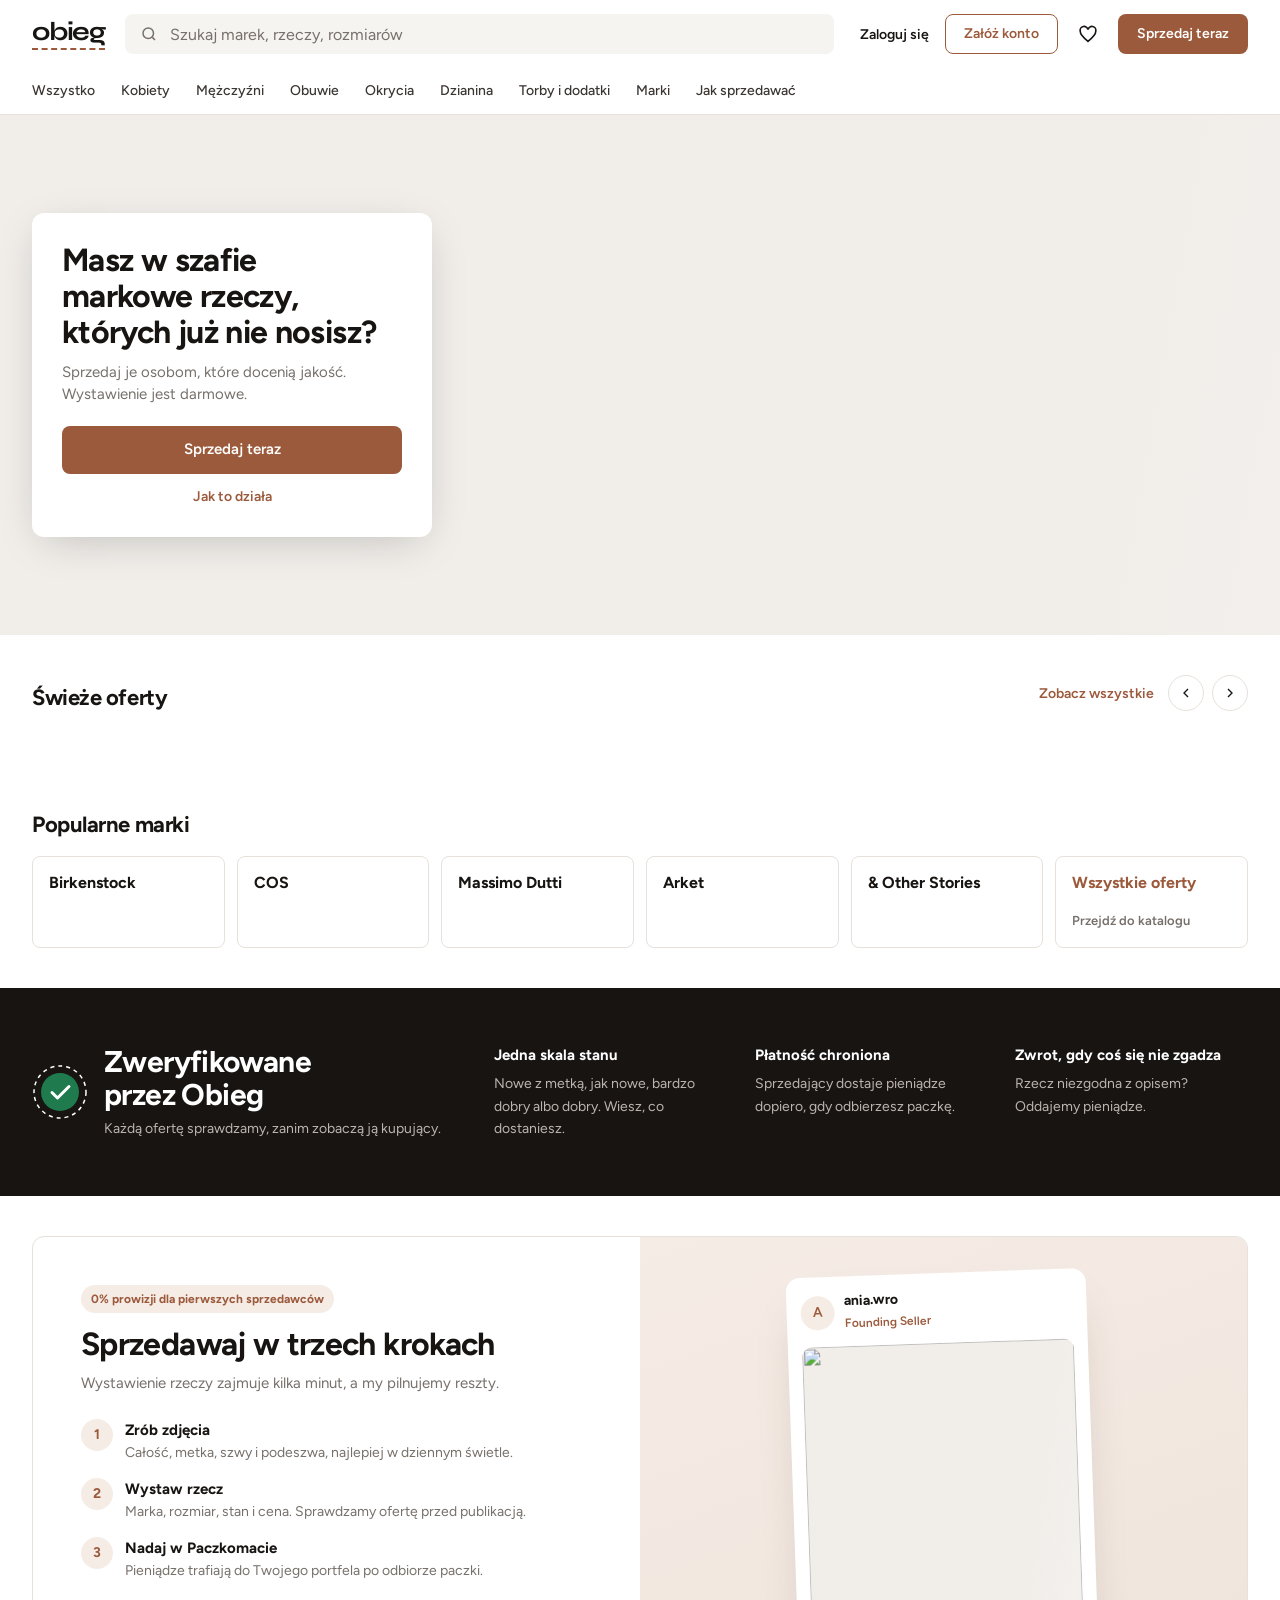
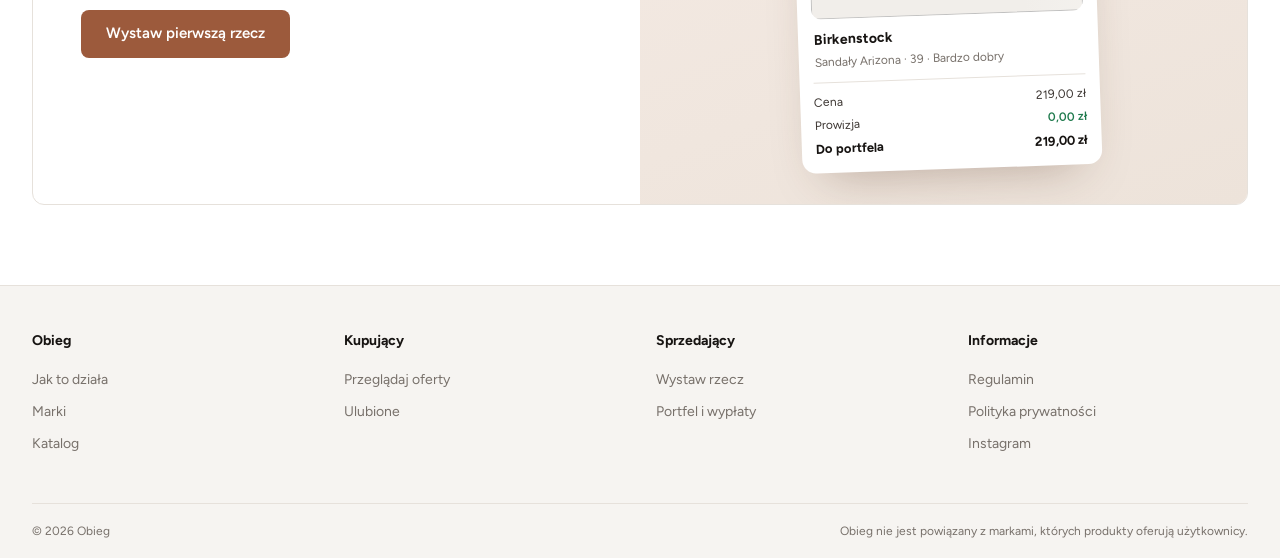
==== index.html @ 9c86546b "Add files via upload" ====
<!doctype html>
<html lang="pl">
<head>
<meta charset="utf-8">
<meta name="viewport" content="width=device-width, initial-scale=1, viewport-fit=cover">
<title>Obieg – używane ubrania i buty marek premium</title>
<meta name="description" content="Kupuj i sprzedawaj używaną odzież i obuwie marek premium. Zweryfikowany stan, płatność chroniona do odbioru, wysyłka do Paczkomatu.">
<meta name="theme-color" content="#ffffff">
<meta property="og:type" content="website">
<meta property="og:site_name" content="Obieg">
<meta property="og:title" content="Obieg – używane ubrania i buty marek premium">
<meta property="og:description" content="Kupuj i sprzedawaj używaną odzież i obuwie marek premium. Zweryfikowany stan, płatność chroniona do odbioru, wysyłka do Paczkomatu.">
<meta property="og:image" content="https://images.unsplash.com/photo-1603400521630-9f2de124b33b?auto=format&fit=crop&w=1200&h=630&q=80">
<meta property="og:locale" content="pl_PL">
<meta name="twitter:card" content="summary_large_image">
<link rel="apple-touch-icon" href="apple-touch-icon.png">
<link rel="manifest" href="manifest.webmanifest">
<link rel="icon" href="data:image/svg+xml,%3Csvg xmlns='http://www.w3.org/2000/svg' viewBox='0 0 100 100'%3E%3Crect width='100' height='100' rx='22' fill='%232B211C'/%3E%3Ccircle cx='50' cy='50' r='30' fill='none' stroke='%23EFE9E1' stroke-width='9'/%3E%3Ccircle cx='50' cy='50' r='12' fill='%23D89A7C'/%3E%3C/svg%3E">
<link rel="preconnect" href="https://fonts.googleapis.com">
<link rel="preconnect" href="https://fonts.gstatic.com" crossorigin>
<link rel="stylesheet" href="https://fonts.googleapis.com/css2?family=Figtree:wght@400;500;600;700;800&family=Syne:wght@700&display=swap">
<link rel="stylesheet" href="style.css">
</head>
<body>
<header class="top">
  <div class="container top-row">
    <a href="index.html" class="logo" aria-label="Obieg – strona główna"><span>obieg</span><i></i></a>
    <form class="search" role="search" action="katalog.html" method="get">
      <svg width="18" height="18" viewBox="0 0 24 24" fill="none" stroke="currentColor" stroke-width="2" aria-hidden="true"><circle cx="11" cy="11" r="7"/><path d="m20 20-3.5-3.5"/></svg>
      <label for="q" class="sr">Szukaj w Obiegu</label>
      <input type="search" id="q" name="q" placeholder="Szukaj marek, rzeczy, rozmiarów" autocomplete="off" enterkeyhint="search">
    </form>
    <div class="top-actions">
      <a href="logowanie.html" class="login-link" data-auth-login>Zaloguj się</a>
      <a href="logowanie.html#rejestracja" class="btn btn-line" data-auth-cta>Załóż konto</a>
      <a href="ulubione.html" class="icon-link" aria-label="Ulubione"><svg width="22" height="22" viewBox="0 0 24 24" fill="none" stroke="currentColor" stroke-width="1.8" aria-hidden="true"><path d="M12 20C7 16 3.5 13 3.5 9A4.25 4.25 0 0 1 12 7.2 4.25 4.25 0 0 1 20.5 9c0 4-3.5 7-8.5 11Z"/></svg></a>
      <a href="wystaw.html" class="btn btn-brand sell-btn">Sprzedaj teraz</a>
    </div>
  </div>
  <nav class="container cats" aria-label="Kategorie">
    <a href="katalog.html" data-catlink="">Wszystko</a><a href="katalog.html?cat=Kobiety" data-catlink="Kobiety">Kobiety</a><a href="katalog.html?cat=M%C4%99%C5%BCczy%C5%BAni" data-catlink="Mężczyźni">Mężczyźni</a><a href="katalog.html?cat=Obuwie" data-catlink="Obuwie">Obuwie</a><a href="katalog.html?cat=Okrycia" data-catlink="Okrycia">Okrycia</a><a href="katalog.html?cat=Dzianina" data-catlink="Dzianina">Dzianina</a><a href="katalog.html?cat=Torby%20i%20dodatki" data-catlink="Torby i dodatki">Torby i dodatki</a><a href="index.html#marki">Marki</a><a href="index.html#sprzedaj">Jak sprzedawać</a>
  </nav>
</header>

<main>
  <section class="hero">
    <img src="https://images.unsplash.com/photo-1603400521630-9f2de124b33b?auto=format&fit=crop&w=2000&q=75" srcset="https://images.unsplash.com/photo-1603400521630-9f2de124b33b?auto=format&fit=crop&w=900&q=75 900w, https://images.unsplash.com/photo-1603400521630-9f2de124b33b?auto=format&fit=crop&w=1400&q=75 1400w, https://images.unsplash.com/photo-1603400521630-9f2de124b33b?auto=format&fit=crop&w=2000&q=75 2000w" sizes="100vw" width="2000" height="1333" alt="" fetchpriority="high">
    <div class="container">
      <div class="hero-card">
        <h1>Masz w szafie markowe rzeczy, których już nie nosisz?</h1>
        <p>Sprzedaj je osobom, które docenią jakość. Wystawienie jest darmowe.</p>
        <a href="wystaw.html" class="btn btn-brand btn-lg">Sprzedaj teraz</a>
        <a href="#sprzedaj" class="sub">Jak to działa</a>
      </div>
    </div>
  </section>

  <section class="section container" id="nowe" aria-labelledby="nowe-title">
    <div class="sec-head">
      <h2 id="nowe-title">Świeże oferty</h2>
      <div class="arrows">
        <a href="katalog.html" class="see-all">Zobacz wszystkie</a>
        <button type="button" class="arrow" data-rail="-1" aria-label="Poprzednie oferty"><svg width="16" height="16" viewBox="0 0 24 24" fill="none" stroke="currentColor" stroke-width="2" aria-hidden="true"><path d="m15 18-6-6 6-6"/></svg></button>
        <button type="button" class="arrow" data-rail="1" aria-label="Następne oferty"><svg width="16" height="16" viewBox="0 0 24 24" fill="none" stroke="currentColor" stroke-width="2" aria-hidden="true"><path d="m9 18 6-6-6-6"/></svg></button>
      </div>
    </div>
    <ul class="rail" id="rail"></ul>
  </section>

  <section class="section container" id="marki" aria-labelledby="marki-title">
    <div class="sec-head"><h2 id="marki-title">Popularne marki</h2></div>
    <div class="brands">
      <a href="katalog.html?brand=Birkenstock" class="brand"><b>Birkenstock</b><span data-count="Birkenstock">&nbsp;</span></a>
      <a href="katalog.html?brand=COS" class="brand"><b>COS</b><span data-count="COS">&nbsp;</span></a>
      <a href="katalog.html?brand=Massimo%20Dutti" class="brand"><b>Massimo Dutti</b><span data-count="Massimo Dutti">&nbsp;</span></a>
      <a href="katalog.html?brand=Arket" class="brand"><b>Arket</b><span data-count="Arket">&nbsp;</span></a>
      <a href="katalog.html?brand=%26%20Other%20Stories" class="brand"><b>&amp; Other Stories</b><span data-count="&amp; Other Stories">&nbsp;</span></a>
      <a href="katalog.html" class="brand more"><b>Wszystkie oferty</b><span>Przejdź do katalogu</span></a>
    </div>
  </section>

  <section class="trust" aria-label="Weryfikacja">
    <div class="container">
      <div class="seal">
        <svg viewBox="0 0 56 56" aria-hidden="true"><circle cx="28" cy="28" r="26" fill="none" stroke="#fff" stroke-width="1.5" stroke-dasharray="4 4"/><circle cx="28" cy="28" r="19" fill="#1F7A4D"/><path d="m20 28.5 5.5 5.5L37 22.5" fill="none" stroke="#fff" stroke-width="3" stroke-linecap="round" stroke-linejoin="round"/></svg>
        <div><h2>Zweryfikowane przez Obieg</h2><p>Każdą ofertę sprawdzamy, zanim zobaczą ją kupujący.</p></div>
      </div>
      <ul>
        <li><b>Jedna skala stanu</b><span>Nowe z metką, jak nowe, bardzo dobry albo dobry. Wiesz, co dostaniesz.</span></li>
        <li><b>Płatność chroniona</b><span>Sprzedający dostaje pieniądze dopiero, gdy odbierzesz paczkę.</span></li>
        <li><b>Zwrot, gdy coś się nie zgadza</b><span>Rzecz niezgodna z opisem? Oddajemy pieniądze.</span></li>
      </ul>
    </div>
  </section>

  <section class="section container" id="sprzedaj" aria-labelledby="sprzedaj-title">
    <div class="sell">
      <div class="sell-copy">
        <span class="zero">0% prowizji dla pierwszych sprzedawców</span>
        <h2 id="sprzedaj-title">Sprzedawaj w trzech krokach</h2>
        <p>Wystawienie rzeczy zajmuje kilka minut, a my pilnujemy reszty.</p>
        <ol class="sell-steps">
          <li><div><b>Zrób zdjęcia</b><span>Całość, metka, szwy i podeszwa, najlepiej w dziennym świetle.</span></div></li>
          <li><div><b>Wystaw rzecz</b><span>Marka, rozmiar, stan i cena. Sprawdzamy ofertę przed publikacją.</span></div></li>
          <li><div><b>Nadaj w Paczkomacie</b><span>Pieniądze trafiają do Twojego portfela po odbiorze paczki.</span></div></li>
        </ol>
        <a href="wystaw.html" class="btn btn-brand btn-lg">Wystaw pierwszą rzecz</a>
      </div>
      <div class="sell-photo sell-mock" aria-hidden="true">
        <div class="mock-card">
          <div class="mock-head"><span class="avatar">A</span><div><b>ania.wro</b><span>Founding Seller</span></div></div>
          <div class="mock-img"><img src="https://images.unsplash.com/photo-1629698919498-e0aa521b883f?auto=format&fit=crop&w=600&h=600&q=75" width="600" height="600" alt="" loading="lazy" decoding="async"></div>
          <div class="mock-body"><b>Birkenstock</b><span>Sandały Arizona · 39 · Bardzo dobry</span></div>
          <div class="mock-sum"><div><span>Cena</span><span>219,00 zł</span></div><div><span>Prowizja</span><span class="free">0,00 zł</span></div><div class="total"><span>Do portfela</span><span>219,00 zł</span></div></div>
        </div>
      </div>
    </div>
  </section>
</main>
<footer class="foot">
  <div class="container">
    <div class="foot-grid">
      <div><h4>Obieg</h4><ul><li><a href="index.html#sprzedaj">Jak to działa</a></li><li><a href="index.html#marki">Marki</a></li><li><a href="katalog.html">Katalog</a></li></ul></div>
      <div><h4>Kupujący</h4><ul><li><a href="katalog.html">Przeglądaj oferty</a></li><li><a href="ulubione.html">Ulubione</a></li></ul></div>
      <div><h4>Sprzedający</h4><ul><li><a href="wystaw.html">Wystaw rzecz</a></li><li><a href="konto.html#portfel">Portfel i wypłaty</a></li></ul></div>
      <div><h4>Informacje</h4><ul><li><a href="regulamin.html">Regulamin</a></li><li><a href="polityka-prywatnosci.html">Polityka prywatności</a></li><li><a href="https://instagram.com/obieg" rel="noopener">Instagram</a></li></ul></div>
    </div>
    <div class="foot-bottom"><span>© 2026 Obieg</span><span>Obieg nie jest powiązany z markami, których produkty oferują użytkownicy.</span></div>
  </div>
</footer>
<script src="https://cdn.jsdelivr.net/npm/@supabase/supabase-js@2"></script>
<script src="config.js"></script>
<script src="consts.js"></script>
<script src="db.js"></script>
<script src="app.js"></script>
<script>
(async () => {
  const rail = document.getElementById('rail');
  UI.skeleton(rail, 5);
  try {
    const list = await DB.latest(60);
    UI.render(rail, list.slice(0, 16), 'Pierwsze oferty pojawią się tutaj. <a href="wystaw.html">Wystaw swoją rzecz</a> jako jedna z pierwszych osób.');
    document.querySelectorAll('[data-count]').forEach(el => {
      const n = list.filter(x => x.brand === el.dataset.count).length;
      el.textContent = n ? `${n} ${UI.plural(n, 'oferta', 'oferty', 'ofert')}` : 'Zobacz oferty';
    });
  } catch (e) { rail.innerHTML = `<li class="empty">${UI.esc(e.message)}</li>`; }
  const ld = document.createElement('script'); ld.type = 'application/ld+json';
  const root = location.origin + location.pathname.replace(/[^/]*$/, '');
  ld.textContent = JSON.stringify({ '@context': 'https://schema.org', '@graph': [
    { '@type': 'Organization', name: 'Obieg', url: root, logo: root + 'icon-512.png' },
    { '@type': 'WebSite', name: 'Obieg', url: root, inLanguage: 'pl-PL', potentialAction: { '@type': 'SearchAction', target: root + 'katalog.html?q={search_term_string}', 'query-input': 'required name=search_term_string' } }] });
  document.head.appendChild(ld);
})();
</script>
</body>
</html>
---- style.css ----
:root{
  --bg:#fff; --soft:#F6F4F1; --ink:#171412; --text:#3B3531; --muted:#77706A; --line:#E6E1DB;
  --brand:#9C5A3C; --brand-dark:#80472E; --brand-tint:#F6ECE6; --ok:#1F7A4D; --error:#B3261E;
  --sans:'Figtree','Helvetica Neue',Arial,sans-serif; --logo:'Syne','Helvetica Neue',Arial,sans-serif;
  --ease-out:cubic-bezier(.23,1,.32,1);
  --pad:clamp(16px,3vw,32px); --max:1280px; --r:8px;
}
*,*::before,*::after{box-sizing:border-box}
html{scroll-behavior:smooth}
html,body{overflow-x:clip;max-width:100%}
body{margin:0;background:var(--bg);color:var(--text);font:400 15px/1.5 var(--sans);-webkit-font-smoothing:antialiased}
a{color:inherit}
img{display:block;max-width:100%}
h1,h2,h3,p,ul,ol{margin:0}
h1,h2,h3{color:var(--ink);font-weight:700;letter-spacing:-.02em;line-height:1.12}
ul{padding:0;list-style:none}
:focus-visible{outline:2px solid var(--brand);outline-offset:2px;border-radius:4px}
[hidden]{display:none !important}
.container{width:min(var(--max),100%);margin-inline:auto;padding-inline:var(--pad)}

/* Buttons */
.btn{display:inline-flex;align-items:center;justify-content:center;gap:8px;min-height:40px;padding:0 18px;border:1px solid transparent;border-radius:var(--r);font:600 14px/1 var(--sans);text-decoration:none;white-space:nowrap;cursor:pointer;transition:background-color 150ms ease,border-color 150ms ease,color 150ms ease,scale 150ms var(--ease-out)}
.btn:active{scale:.97}
.btn-brand{background:var(--brand);color:#fff}
.btn-line{background:#fff;color:var(--brand);border-color:var(--brand)}
.btn-ink{background:var(--ink);color:#fff}
.btn-lg{min-height:48px;padding:0 24px;font-size:15px}
@media (hover:hover) and (pointer:fine){
  .btn-brand:hover{background:var(--brand-dark)}
  .btn-line:hover{background:var(--brand-tint)}
  .btn-ink:hover{background:#342D28}
}
.btn[disabled]{opacity:.6;cursor:progress}

/* Header */
.top{position:sticky;top:0;z-index:40;background:#fff;border-bottom:1px solid var(--line)}
.top-row{display:flex;align-items:center;gap:20px;min-height:68px}
.logo{display:inline-flex;flex-direction:column;gap:3px;text-decoration:none;color:var(--ink);flex-shrink:0}
.logo span{font:700 26px/1 var(--logo);letter-spacing:-1.2px}
.logo i{height:0;border-top:2px dashed var(--brand)}
.search{flex:1;display:flex;align-items:center;gap:10px;min-height:40px;padding:0 14px;background:var(--soft);border:1px solid transparent;border-radius:var(--r);color:var(--muted);transition:border-color 150ms ease,background-color 150ms ease}
.search:focus-within{background:#fff;border-color:var(--ink)}
.search input{flex:1;min-width:0;border:0;background:transparent;font:400 15px var(--sans);color:var(--ink);outline:none}
.search input::placeholder{color:var(--muted)}
.top-actions{display:flex;align-items:center;gap:10px}
.icon-btn{display:none;width:44px;height:44px;align-items:center;justify-content:center;border:0;background:none;color:var(--ink);cursor:pointer}
.cats{display:flex;gap:26px;overflow-x:auto;scrollbar-width:none;min-height:46px;align-items:stretch}
.cats::-webkit-scrollbar{display:none}
.cats a{display:inline-flex;align-items:center;font-size:14px;font-weight:500;text-decoration:none;white-space:nowrap;color:var(--text);border-bottom:2px solid transparent;transition:border-color 150ms ease,color 150ms ease}
@media (hover:hover) and (pointer:fine){.cats a:hover{color:var(--ink);border-color:var(--ink)}}

/* Hero banner (photo + white card) */
.hero{position:relative;height:clamp(380px,44vw,520px);background:#D9D0C6;overflow:hidden}
.hero img{position:absolute;inset:0;width:100%;height:100%;object-fit:cover;object-position:50% 45%}
.hero .container{position:relative;height:100%;display:flex;align-items:center}
.hero-card{width:min(400px,100%);padding:30px;background:#fff;border-radius:12px;box-shadow:0 10px 40px -12px rgba(23,20,18,.25)}
.hero-card h1{font-size:clamp(26px,2.6vw,32px)}
.hero-card p{margin-top:10px;color:var(--muted)}
.hero-card .btn{width:100%;margin-top:20px}
.hero-card .sub{display:block;margin-top:12px;text-align:center;font-size:14px;font-weight:600;color:var(--brand);text-decoration:none}
@media (hover:hover) and (pointer:fine){.hero-card .sub:hover{text-decoration:underline}}

/* Beta notice */
.notice{background:var(--brand-tint);color:#5E3421;font-size:14px}
.notice .container{display:flex;align-items:center;justify-content:center;gap:10px;min-height:44px;text-align:center;padding-block:10px}
.notice b{font-weight:700}

/* Sections */
.section{padding-block:40px}
.sec-head{display:flex;align-items:flex-end;justify-content:space-between;gap:16px;margin-bottom:18px}
.sec-head h2{font-size:22px}
.sec-head a,.sec-head .arrows{font-size:14px;font-weight:600;color:var(--brand);text-decoration:none}
.arrows{display:flex;gap:8px}
.arrow{width:36px;height:36px;display:inline-flex;align-items:center;justify-content:center;border:1px solid var(--line);border-radius:50%;background:#fff;color:var(--ink);cursor:pointer;transition:border-color 150ms ease,scale 150ms var(--ease-out)}
.arrow:active{scale:.92}
@media (hover:hover) and (pointer:fine){.arrow:hover{border-color:var(--ink)}}

/* Brands */
.brands{display:grid;grid-template-columns:repeat(6,minmax(0,1fr));gap:12px}
.brand{display:flex;align-items:center;justify-content:center;min-height:84px;padding:12px;border:1px solid var(--line);border-radius:var(--r);text-decoration:none;color:var(--ink);font-weight:700;font-size:16px;text-align:center;transition:border-color 150ms ease,background-color 150ms ease}
@media (hover:hover) and (pointer:fine){.brand:hover{border-color:var(--ink)}}
.brand.cos{font-size:22px;letter-spacing:.18em;font-weight:500}
.brand.birk{font-size:17px;letter-spacing:.02em;font-weight:800}
.brand.md{font-family:Georgia,serif;font-weight:400;font-size:17px;letter-spacing:.06em;text-transform:uppercase}
.brand.arket{font-size:17px;letter-spacing:.3em;font-weight:600}
.brand.os{font-family:Georgia,serif;font-style:italic;font-weight:400;font-size:18px}
.brand.more{font-weight:600;font-size:14px;color:var(--brand)}

/* Listings row */
.rail{display:grid;grid-auto-flow:column;grid-auto-columns:calc((100% - 4 * 16px) / 5);gap:16px;overflow-x:auto;scroll-snap-type:x mandatory;scrollbar-width:none;padding-bottom:4px}
.rail::-webkit-scrollbar{display:none}
.item{scroll-snap-align:start;min-width:0}
.item-photo{position:relative;aspect-ratio:3/4;border-radius:var(--r);overflow:hidden;background:var(--soft)}
.item-photo img{width:100%;height:100%;object-fit:cover;transition:transform 500ms var(--ease-out)}
@media (hover:hover) and (pointer:fine){.item:hover .item-photo img{transform:scale(1.03)}}
.fav{position:absolute;right:8px;bottom:8px;display:inline-flex;align-items:center;gap:4px;min-height:32px;padding:0 10px;border:0;border-radius:999px;background:rgba(255,255,255,.94);font:600 13px var(--sans);color:var(--ink);cursor:pointer;transition:scale 150ms var(--ease-out)}
.fav:active{scale:.92}
.fav svg{width:15px;height:15px;fill:none;stroke:currentColor;stroke-width:2}
.fav[aria-pressed="true"]{color:var(--brand)}
.fav[aria-pressed="true"] svg{fill:currentColor}
.verified{position:absolute;left:8px;top:8px;display:inline-flex;align-items:center;gap:4px;padding:4px 8px;border-radius:999px;background:rgba(255,255,255,.94);font-size:11px;font-weight:700;color:var(--ok)}
.verified svg{width:12px;height:12px}
.item-body{padding-top:10px}
.item-price{font-size:15px;font-weight:700;color:var(--ink)}
.item-protect{font-size:12px;color:var(--brand);font-weight:600}
.item-meta{margin-top:4px;font-size:13px;color:var(--muted);white-space:nowrap;overflow:hidden;text-overflow:ellipsis}
.item-brand{font-size:13px;color:var(--text);font-weight:600}

/* Verified band (StockX-like) */
.trust{background:var(--ink);color:#fff}
.trust .container{display:grid;grid-template-columns:1.1fr 2fr;gap:48px;align-items:center;padding-block:56px}
.seal{display:flex;align-items:center;gap:16px}
.seal svg{width:56px;height:56px;flex-shrink:0}
.seal h2{color:#fff;font-size:clamp(24px,2.4vw,30px)}
.seal p{margin-top:6px;color:#BDB5AE;font-size:14px}
.trust ul{display:grid;grid-template-columns:repeat(3,minmax(0,1fr));gap:28px}
.trust li b{display:block;color:#fff;font-size:15px;margin-bottom:6px}
.trust li span{color:#BDB5AE;font-size:14px}

/* Sell banner */
.sell{display:grid;grid-template-columns:1fr 1fr;gap:0;border:1px solid var(--line);border-radius:12px;overflow:hidden}
.sell-copy{padding:clamp(28px,4vw,48px)}
.sell-copy h2{font-size:clamp(24px,2.6vw,32px)}
.sell-copy > p{margin-top:10px;color:var(--muted);max-width:30em}
.sell-steps{margin-top:24px;padding:0;list-style:none;display:grid;gap:14px;counter-reset:s}
.sell-steps li{display:grid;grid-template-columns:32px 1fr;gap:12px;align-items:start}
.sell-steps li::before{counter-increment:s;content:counter(s);display:flex;align-items:center;justify-content:center;width:32px;height:32px;border-radius:50%;background:var(--brand-tint);color:var(--brand);font-weight:700;font-size:14px}
.sell-steps b{display:block;color:var(--ink);font-size:15px}
.sell-steps span{color:var(--muted);font-size:14px}
.sell-copy .btn{margin-top:28px}
.sell-photo{position:relative;min-height:320px;background:#D9D0C6}
.sell-photo img{position:absolute;inset:0;width:100%;height:100%;object-fit:cover}
.zero{display:inline-flex;align-items:center;gap:6px;margin-bottom:14px;padding:5px 10px;border-radius:999px;background:var(--brand-tint);color:var(--brand);font-size:12px;font-weight:700}

/* Footer */
.foot{margin-top:40px;background:var(--soft);border-top:1px solid var(--line)}
.foot-grid{display:grid;grid-template-columns:repeat(4,minmax(0,1fr));gap:32px;padding-block:44px}
.foot h4{margin:0 0 12px;font-size:14px;color:var(--ink)}
.foot a{display:inline-flex;min-height:32px;align-items:center;font-size:14px;color:var(--muted);text-decoration:none}
@media (hover:hover) and (pointer:fine){.foot a:hover{color:var(--ink)}}
.foot-bottom{display:flex;flex-wrap:wrap;justify-content:space-between;gap:8px 24px;padding-block:18px;border-top:1px solid var(--line);font-size:12px;color:var(--muted)}

/* Auth dialog */
dialog.auth{width:min(440px,calc(100% - 24px));max-height:calc(100dvh - 24px);padding:0;border:0;border-radius:14px;box-shadow:0 30px 80px -20px rgba(0,0,0,.4);color:var(--text)}
dialog.auth::backdrop{background:rgba(23,20,18,.5)}
dialog.auth[open]{animation:pop 220ms var(--ease-out)}
dialog.auth[open]::backdrop{animation:fade 220ms ease}
@keyframes pop{from{opacity:0;transform:translateY(8px) scale(.98)}to{opacity:1;transform:none}}
@keyframes fade{from{opacity:0}}
.auth-close{position:absolute;right:8px;top:8px;width:44px;height:44px;display:flex;align-items:center;justify-content:center;border:0;background:none;color:var(--ink);cursor:pointer;border-radius:50%}
.join-card{position:relative;padding:28px 28px 24px}
.card-title{font-size:22px;text-align:center;margin:4px 0 18px}
.tabs{position:relative;display:grid;grid-template-columns:1fr 1fr;margin-bottom:20px;border-bottom:1px solid var(--line)}
.tab{min-height:44px;border:0;background:none;color:var(--muted);font:600 14px var(--sans);cursor:pointer;transition:color 150ms ease}
.tab[aria-pressed="true"]{color:var(--ink)}
.tabs::after{content:"";position:absolute;left:0;bottom:-1px;width:50%;height:2px;background:var(--brand);transition:transform 250ms var(--ease-out)}
.tabs[data-active="login"]::after{transform:translateX(100%)}
.view{display:flex;flex-direction:column;gap:14px}
.toggle{position:relative;isolation:isolate;display:grid;grid-template-columns:1fr 1fr;padding:4px;border-radius:var(--r);background:var(--soft)}
.toggle::before{content:"";position:absolute;z-index:-1;top:4px;bottom:4px;left:4px;width:calc(50% - 4px);border-radius:6px;background:#fff;box-shadow:0 1px 3px rgba(0,0,0,.12);transition:transform 250ms var(--ease-out)}
.toggle[data-active="sprzedajacy"]::before{transform:translateX(100%)}
.toggle button{min-height:38px;border:0;background:transparent;color:var(--muted);font:600 14px var(--sans);cursor:pointer;transition:color 150ms ease}
.toggle button[aria-pressed="true"]{color:var(--ink)}
.field{display:flex;flex-direction:column;gap:6px}
.field label{font-size:13px;font-weight:600;color:var(--ink)}
.field input{min-height:46px;min-width:0;padding:0 14px;border:1px solid #D3CCC5;border-radius:var(--r);background:#fff;font:400 16px var(--sans);color:var(--ink);transition:border-color 150ms ease,box-shadow 150ms ease}
.field input:focus{outline:none;border-color:var(--brand);box-shadow:0 0 0 3px rgba(156,90,60,.15)}
.field input[aria-invalid="true"]{border-color:var(--error)}
.field-hint{font-size:12px;color:var(--muted)}
.pass{position:relative;display:flex}
.pass input{flex:1;padding-right:76px}
.pass-toggle{position:absolute;right:2px;top:50%;translate:0 -50%;min-height:42px;padding:0 12px;border:0;background:none;color:var(--brand);font:600 13px var(--sans);cursor:pointer}
.consent{display:flex;gap:10px;align-items:flex-start;font-size:13px;line-height:1.45;color:var(--muted);cursor:pointer}
.consent input{width:18px;height:18px;margin:0;accent-color:var(--brand);flex-shrink:0}
.consent a{color:var(--brand)}
.view .btn{width:100%;min-height:46px;font-size:15px}
.text-link{align-self:center;min-height:40px;padding:0;border:0;background:none;color:var(--brand);font:600 14px var(--sans);cursor:pointer}
.view-intro{text-align:center;color:var(--muted)}
.error{font-size:13px;color:var(--error);font-weight:600;text-align:center}
.error:empty{display:none}
.hint{font-size:13px;color:var(--muted);text-align:center}
.thanks{font-size:22px;font-weight:700;color:var(--ink);text-align:center}
.thanks-sub{color:var(--muted);text-align:center}
#view-done:focus{outline:none}
.demo-note{margin-top:14px;padding:8px 10px;border-radius:6px;background:#FFF6E0;color:#6B4E00;font-size:12px;text-align:center}

/* Responsive */
@media (max-width:1100px){.rail{grid-auto-columns:calc((100% - 3 * 16px) / 4)}.brands{grid-template-columns:repeat(3,minmax(0,1fr))}}
@media (max-width:860px){
  .trust .container{grid-template-columns:minmax(0,1fr);gap:28px}
  .sell{grid-template-columns:minmax(0,1fr)}
  .sell-photo{order:-1;min-height:240px}
  .foot-grid{grid-template-columns:repeat(2,minmax(0,1fr))}
  .rail{grid-auto-columns:calc((100% - 2 * 12px) / 2.6);gap:12px}
}
@media (max-width:720px){
  .top-row{flex-wrap:wrap;gap:0 8px;min-height:auto;padding-block:10px}
  .logo{margin-right:auto}
  .search{order:3;flex-basis:100%;margin-top:10px}
  .top-actions .btn-line,.top-actions .login{display:none}
  .top-actions .btn-brand{min-height:36px;padding:0 14px}
  .icon-btn{display:inline-flex}
  .cats{gap:20px;min-height:42px}
  .hero{height:auto;background:none}
  .hero img{position:static;height:240px}
  .hero .container{display:block;padding:0}
  .hero-card{width:100%;border-radius:0;box-shadow:none;padding:24px var(--pad) 28px;text-align:center}
  .trust ul{grid-template-columns:minmax(0,1fr);gap:18px}
  .brands{grid-template-columns:repeat(2,minmax(0,1fr))}
  .section{padding-block:28px}
  .notice .container{font-size:13px}
}
@media (max-width:520px){
  .rail{grid-auto-columns:calc((100% - 12px) / 2.2)}
  .foot-grid{grid-template-columns:minmax(0,1fr) minmax(0,1fr);gap:20px}
}

/* ===================== v6 additions ===================== */
.sr{position:absolute;width:1px;height:1px;overflow:hidden;clip:rect(0 0 0 0);white-space:nowrap}
.top{transition:box-shadow 200ms ease}
.top.scrolled{box-shadow:0 6px 18px -14px rgba(23,20,18,.35)}
.cats a[aria-current="true"]{color:var(--ink);border-color:var(--brand);font-weight:600}
.notice b{white-space:nowrap}

/* Cards as links */
.item{position:relative}
.item-photo > a{display:block;width:100%;height:100%}
.item-photo img{opacity:0;transition:opacity 400ms ease,transform 500ms var(--ease-out)}
.item-photo img.loaded{opacity:1}
.item-body{display:block;padding-top:10px;text-decoration:none;color:inherit}
.item-body span{display:block}
@media (hover:hover) and (pointer:fine){.item-body:hover .item-brand{text-decoration:underline}}
.empty{grid-column:1/-1;padding:40px 16px;border:1px dashed var(--line);border-radius:var(--r);text-align:center;color:var(--muted)}
.rail:has(.empty){grid-auto-flow:row;grid-auto-columns:auto}
.results{font-size:14px;color:var(--muted);font-weight:500}

/* Breadcrumbs */
.crumbs{display:flex;flex-wrap:wrap;gap:6px;padding-block:16px;font-size:13px;color:var(--muted)}
.crumbs a{text-decoration:none}
.crumbs a:hover{color:var(--ink);text-decoration:underline}
.crumbs span[aria-hidden]{color:#C9C1B9}

/* Item page */
.pdp{display:grid;grid-template-columns:minmax(0,1.15fr) minmax(0,.85fr);gap:40px;align-items:start;padding-bottom:40px}
.pdp-photo{position:relative;aspect-ratio:3/4;border-radius:12px;overflow:hidden;background:var(--soft)}
.pdp-photo img{width:100%;height:100%;object-fit:cover}
.pdp-photo .verified{left:14px;top:14px;font-size:12px;padding:6px 10px}
.pdp-panel{position:sticky;top:132px;display:flex;flex-direction:column;gap:18px}
.pdp-brand{font-size:14px;font-weight:600;color:var(--brand);text-decoration:none}
.pdp h1{font-size:clamp(24px,2.4vw,30px);margin-top:4px}
.pdp-sub{margin-top:6px;color:var(--muted)}
.pdp-price{font-size:30px;font-weight:800;color:var(--ink);letter-spacing:-.02em}
.pdp-actions{display:grid;gap:10px}
.pdp-actions .btn{width:100%;min-height:48px;font-size:15px}
.pdp-actions .row2{display:grid;grid-template-columns:1fr 1fr;gap:10px}
.box{border:1px solid var(--line);border-radius:12px;padding:18px}
.specs{display:grid;grid-template-columns:auto 1fr;gap:10px 20px;margin:0;font-size:14px}
.specs dt{color:var(--muted)}
.specs dd{margin:0;color:var(--ink);font-weight:600}
.desc{font-size:15px;line-height:1.6;color:var(--text)}
.seller{display:flex;align-items:center;gap:12px}
.avatar{width:44px;height:44px;border-radius:50%;background:var(--brand-tint);color:var(--brand);display:flex;align-items:center;justify-content:center;font-weight:700}
.seller b{display:block;color:var(--ink)}
.seller span{font-size:13px;color:var(--muted)}
.tag-founding{margin-left:auto;padding:4px 10px;border-radius:999px;background:var(--brand-tint);color:var(--brand);font-size:12px;font-weight:700;white-space:nowrap}
.guarantees{display:grid;gap:12px;padding:0;margin:0;list-style:none}
.guarantees li{display:grid;grid-template-columns:22px 1fr;gap:10px;font-size:14px}
.guarantees svg{width:20px;height:20px;color:var(--ok)}
.guarantees b{display:block;color:var(--ink)}
.guarantees span{color:var(--muted)}
.preview-flag{display:flex;gap:10px;align-items:center;padding:10px 14px;border-radius:var(--r);background:#FFF6E0;color:#6B4E00;font-size:13px}

/* Small dialogs */
dialog.mini{width:min(400px,calc(100% - 24px));padding:28px;border:0;border-radius:14px;box-shadow:0 30px 80px -20px rgba(0,0,0,.4);text-align:center;color:var(--text)}
dialog.mini::backdrop{background:rgba(23,20,18,.5)}
dialog.mini[open]{animation:pop 220ms var(--ease-out)}
dialog.mini h2{font-size:22px}
dialog.mini p{margin-top:8px;color:var(--muted)}
dialog.mini .btn{width:100%;margin-top:20px;min-height:46px}
dialog.mini .text-link{margin-top:8px}

/* Sell form */
.sell-page{width:min(760px,100%);margin-inline:auto;padding:24px var(--pad) 64px}
.sell-page h1{font-size:clamp(26px,3vw,32px)}
.sell-page .lead{margin-top:6px;color:var(--muted)}
.panel{margin-top:18px;padding:22px;border:1px solid var(--line);border-radius:12px;background:#fff}
.panel h2{font-size:17px;margin-bottom:4px}
.panel .help{font-size:13px;color:var(--muted);margin-bottom:14px}
.panel .field + .field{margin-top:14px}
.field textarea,.field select{min-height:46px;padding:12px 14px;border:1px solid #D3CCC5;border-radius:var(--r);background:#fff;font:400 16px/1.5 var(--sans);color:var(--ink);transition:border-color 150ms ease,box-shadow 150ms ease}
.field textarea{min-height:120px;resize:vertical}
.field select{appearance:none;background-image:url("data:image/svg+xml,%3Csvg xmlns='http://www.w3.org/2000/svg' width='12' height='12' viewBox='0 0 24 24' fill='none' stroke='%2377706A' stroke-width='2.5'%3E%3Cpath d='m6 9 6 6 6-6'/%3E%3C/svg%3E");background-repeat:no-repeat;background-position:right 14px center;padding-right:38px}
.field textarea:focus,.field select:focus{outline:none;border-color:var(--brand);box-shadow:0 0 0 3px rgba(156,90,60,.15)}
.field [aria-invalid="true"]{border-color:var(--error)}
.field .counter{align-self:flex-end;font-size:12px;color:var(--muted)}
.grid2{display:grid;grid-template-columns:1fr 1fr;gap:14px}
.grid2 .field + .field{margin-top:0}
.ferr{font-size:13px;color:var(--error);font-weight:600}
.ferr:empty{display:none}

.drop{display:flex;flex-direction:column;align-items:center;justify-content:center;gap:8px;min-height:150px;padding:20px;border:1.5px dashed #CFC6BD;border-radius:12px;background:var(--soft);text-align:center;color:var(--muted);cursor:pointer;transition:border-color 150ms ease,background-color 150ms ease}
.drop:hover,.drop.over{border-color:var(--brand);background:var(--brand-tint)}
.drop b{color:var(--brand)}
.drop input{position:absolute;width:1px;height:1px;opacity:0}
.thumbs{display:grid;grid-template-columns:repeat(5,minmax(0,1fr));gap:10px;margin-top:12px;padding:0;list-style:none}
.thumbs:empty{display:none}
.thumbs li{position:relative;aspect-ratio:1;border-radius:8px;overflow:hidden;background:var(--soft)}
.thumbs img{width:100%;height:100%;object-fit:cover}
.thumbs li:first-child::after{content:"Okładka";position:absolute;left:6px;bottom:6px;padding:2px 6px;border-radius:4px;background:rgba(23,20,18,.75);color:#fff;font-size:11px;font-weight:600}
.thumbs button{position:absolute;right:4px;top:4px;width:28px;height:28px;border:0;border-radius:50%;background:rgba(255,255,255,.95);color:var(--ink);cursor:pointer;display:flex;align-items:center;justify-content:center}

.choice{display:grid;gap:10px}
.choice.cols{grid-template-columns:repeat(3,minmax(0,1fr))}
.opt{position:relative;display:block;padding:14px 16px;border:1px solid #D3CCC5;border-radius:10px;cursor:pointer;transition:border-color 150ms ease,background-color 150ms ease}
.opt input{position:absolute;opacity:0}
.opt b{display:block;color:var(--ink);font-size:15px}
.opt span{font-size:13px;color:var(--muted)}
.opt:has(input:checked){border-color:var(--brand);background:var(--brand-tint);box-shadow:inset 0 0 0 1px var(--brand)}
.opt:has(input:focus-visible){outline:2px solid var(--brand);outline-offset:2px}

.price-in{position:relative}
.price-in input{width:100%;padding-right:44px}
.price-in::after{content:"zł";position:absolute;right:14px;top:50%;translate:0 -50%;color:var(--muted);font-weight:600}
.summary{display:grid;gap:8px;margin-top:14px;padding:14px 16px;border-radius:10px;background:var(--soft);font-size:14px}
.summary div{display:flex;justify-content:space-between;gap:12px}
.summary .total{padding-top:8px;border-top:1px solid var(--line);font-weight:700;color:var(--ink);font-size:16px}
.summary .free{color:var(--ok);font-weight:600}
.submit-bar{display:flex;flex-direction:column;gap:10px;margin-top:22px}
.submit-bar .btn{width:100%;min-height:50px;font-size:16px}
.submit-bar p{text-align:center;font-size:13px;color:var(--muted)}
.done{padding:36px 22px;text-align:center}
.done svg{width:56px;height:56px;margin:0 auto 12px;display:block}
.done h2{font-size:24px}
.done p{margin-top:8px;color:var(--muted)}
.done .btn{margin-top:18px}

@media (max-width:860px){
  .pdp{grid-template-columns:minmax(0,1fr);gap:22px}
  .pdp-panel{position:static}
  .pdp-photo{border-radius:0;margin-inline:calc(-1 * var(--pad))}
}
@media (max-width:560px){
  .grid2{grid-template-columns:minmax(0,1fr)}
  .choice.cols{grid-template-columns:minmax(0,1fr)}
  .thumbs{grid-template-columns:repeat(4,minmax(0,1fr))}
  .panel{padding:18px}
}

.specs dd.note{grid-column:2;margin-top:-6px;font-weight:400;color:var(--muted);font-size:13px}
input[type=number]::-webkit-outer-spin-button,input[type=number]::-webkit-inner-spin-button{-webkit-appearance:none;margin:0}
input[type=number]{-moz-appearance:textfield;appearance:textfield}

/* ===================== v7 polish ===================== */
html{-webkit-tap-highlight-color:transparent;scroll-padding-top:130px}
body{text-rendering:optimizeLegibility;font-feature-settings:"kern","liga","tnum" 0}
h1,h2,h3{text-wrap:balance}
p{text-wrap:pretty}
.search input{font-size:16px}
::selection{background:var(--brand);color:#fff}

/* Header hierarchy: one quiet link, one outline, one solid */
.login-link{display:inline-flex;align-items:center;min-height:40px;padding:0 6px;font-size:14px;font-weight:600;color:var(--ink);text-decoration:none;border-radius:6px}
@media (hover:hover) and (pointer:fine){.login-link:hover{color:var(--brand)}}
.cats{-webkit-mask-image:linear-gradient(90deg,#000 88%,transparent);mask-image:linear-gradient(90deg,#000 88%,transparent);padding-right:40px}
@media (min-width:1100px){.cats{-webkit-mask-image:none;mask-image:none}}

/* Notice: one calm line */
.notice .container{gap:10px;min-height:42px}
.pulse{position:relative;width:8px;height:8px;border-radius:50%;background:var(--brand);flex-shrink:0}
.pulse::after{content:"";position:absolute;inset:0;border-radius:50%;background:var(--brand);animation:ping 2s cubic-bezier(0,0,.2,1) infinite}
@keyframes ping{75%,100%{transform:scale(2.6);opacity:0}}
@media (prefers-reduced-motion:reduce){.pulse::after{animation:none}}

/* Image placeholders shimmer until the photo arrives */
.item-photo,.pdp-photo,.mock-img,.hero{background:linear-gradient(100deg,#F1EEEA 30%,#F8F6F3 50%,#F1EEEA 70%) 0 0/300% 100%;animation:shimmer 1.4s linear infinite}
.item-photo:has(img.loaded),.pdp-photo:has(img.loaded),.hero:has(img.loaded),.mock-img:has(img.loaded){animation:none}
@keyframes shimmer{to{background-position:-150% 0}}
@media (prefers-reduced-motion:reduce){.item-photo,.pdp-photo,.mock-img,.hero{animation:none}}
.hero img,.pdp-photo img{opacity:0;transition:opacity 500ms ease}
.hero img.loaded,.pdp-photo img.loaded{opacity:1}

/* Cards: brand, name, size and condition, price */
.item-photo{border-radius:10px}
.item-body{padding-top:10px}
.item-brand{font-size:14px;font-weight:700;color:var(--ink)}
.item-title{font-size:13px;color:var(--text);white-space:nowrap;overflow:hidden;text-overflow:ellipsis;margin-top:1px}
.item-meta{margin-top:1px !important;font-size:13px;color:var(--muted)}
.item-price{margin-top:6px;font-size:15px;font-weight:700;color:var(--ink)}
.fav{box-shadow:0 1px 3px rgba(23,20,18,.12)}

/* Brand tiles: one consistent style, live offer counts */
.brand,.brand.cos,.brand.birk,.brand.md,.brand.arket,.brand.os{flex-direction:column;align-items:flex-start;justify-content:space-between;gap:10px;min-height:92px;padding:16px;text-align:left;font:inherit;letter-spacing:0;text-transform:none;font-style:normal}
.brand b{font-size:16px;font-weight:700;color:var(--ink);line-height:1.2}
.brand span{font-size:13px;color:var(--muted)}
.brand.more b{color:var(--brand)}
@media (hover:hover) and (pointer:fine){.brand{transition:border-color 150ms ease,transform 200ms var(--ease-out)}.brand:hover{transform:translateY(-2px)}}

/* Sell section product mock */
.sell-mock{display:flex;align-items:center;justify-content:center;padding:36px;background:linear-gradient(160deg,#F6ECE6,#EDE3DA)}
.mock-card{width:min(300px,100%);padding:14px;border-radius:14px;background:#fff;box-shadow:0 24px 50px -24px rgba(80,45,25,.35);rotate:-2deg}
.mock-head{display:flex;align-items:center;gap:10px;margin-bottom:12px}
.mock-head .avatar{width:34px;height:34px;font-size:14px}
.mock-head b{display:block;font-size:14px;color:var(--ink)}
.mock-head span{font-size:12px;color:var(--brand);font-weight:600}
.mock-img{aspect-ratio:1;border-radius:10px;overflow:hidden}
.mock-img img{width:100%;height:100%;object-fit:cover}
.mock-body{padding:10px 2px 0}
.mock-body b{display:block;font-size:14px;color:var(--ink)}
.mock-body span{font-size:12px;color:var(--muted)}
.mock-sum{display:grid;gap:5px;margin-top:10px;padding-top:10px;border-top:1px solid var(--line);font-size:12px}
.mock-sum div{display:flex;justify-content:space-between}
.mock-sum .total{font-weight:700;color:var(--ink);font-size:13px}
.mock-sum .free{color:var(--ok);font-weight:600}
.sell-photo.sell-mock{min-height:0}

/* Dialog brand mark */
.dlg-brand{display:flex;flex-direction:column;align-items:center;gap:3px;width:max-content;margin:0 auto 6px}
.dlg-brand span{font:700 22px/1 var(--logo);letter-spacing:-1px;color:var(--ink)}
.dlg-brand i{align-self:stretch;border-top:2px dashed var(--brand)}
.card-title{font-size:18px;font-weight:600;color:var(--muted);margin-bottom:16px}

/* Product page: sticky buy bar on phones */
.buybar{display:none}
@media (max-width:860px){
  .buybar{position:fixed;left:0;right:0;bottom:0;z-index:35;display:flex;align-items:center;justify-content:space-between;gap:12px;padding:10px var(--pad) calc(10px + env(safe-area-inset-bottom));background:rgba(255,255,255,.96);-webkit-backdrop-filter:blur(10px);backdrop-filter:blur(10px);border-top:1px solid var(--line)}
  .buybar div{display:flex;flex-direction:column;min-width:0}
  .bb-title{font-size:12px;color:var(--muted)}
  .buybar b{font-size:18px;color:var(--ink)}
  .buybar .btn{min-height:46px;padding:0 28px}
  body:has(.buybar) .foot{padding-bottom:calc(76px + env(safe-area-inset-bottom))}
}

@media (max-width:720px){
  .notice-more{display:none}
  .notice .container{font-size:13px}
  .login-link{display:none}
  .top-actions .btn-line{display:none}
  .brands{gap:10px}
  .brand,.brand.cos,.brand.birk,.brand.md,.brand.arket,.brand.os{min-height:78px;padding:14px}
  .sell-mock{padding:28px}
}
.sell-mock .mock-img img{position:static;inset:auto}
.sell-mock{position:relative}

/* ===================== v8: catalogue, favourites, profile, app shell ===================== */
.icon-link{position:relative;display:inline-flex;align-items:center;justify-content:center;width:40px;height:40px;border-radius:8px;color:var(--ink);text-decoration:none}
@media (hover:hover) and (pointer:fine){.icon-link:hover{background:var(--soft)}}
.badge{position:absolute;top:2px;right:0;min-width:17px;height:17px;padding:0 4px;border-radius:999px;background:var(--brand);color:#fff;font-size:10px;font-weight:700;line-height:17px;text-align:center}
.badge[hidden]{display:none}
.see-all{display:inline-flex;align-items:center;min-height:36px;margin-right:6px;font-size:14px;font-weight:600;color:var(--brand);text-decoration:none}
@media (hover:hover) and (pointer:fine){.see-all:hover{text-decoration:underline}}
.fav-big svg{fill:none;stroke:currentColor;stroke-width:2}
.fav-big[aria-pressed="true"]{background:var(--brand-tint)}
.fav-big[aria-pressed="true"] svg{fill:currentColor}

/* Seller link on item page */
.seller-link{display:flex;align-items:center;gap:12px;padding:16px 18px;color:inherit;text-decoration:none;border-radius:12px}
.seller-link .tag-founding{margin-left:auto}
.seller-link .chev{color:var(--muted);flex-shrink:0}
@media (hover:hover) and (pointer:fine){.seller-link:hover{background:var(--soft)}}

/* Catalogue */
.cat-page{padding-top:20px;padding-bottom:48px}
.cat-head{display:flex;align-items:flex-end;justify-content:space-between;gap:16px;margin-bottom:12px}
.cat-head h1{font-size:clamp(24px,3vw,32px)}
.cat-tools{display:flex;gap:10px;align-items:center}
.filter-btn{display:none;position:relative;gap:8px}
.filter-btn .badge{position:static;margin-left:2px}
.sort select{min-height:40px;padding:0 36px 0 14px;border:1px solid var(--line);border-radius:var(--r);background:#fff url("data:image/svg+xml,%3Csvg xmlns='http://www.w3.org/2000/svg' width='12' height='12' viewBox='0 0 24 24' fill='none' stroke='%2377706A' stroke-width='2.5'%3E%3Cpath d='m6 9 6 6 6-6'/%3E%3C/svg%3E") no-repeat right 12px center;appearance:none;font:600 14px var(--sans);color:var(--ink);cursor:pointer}
.chips-row{display:flex;flex-wrap:wrap;gap:8px;align-items:center;min-height:0;margin-bottom:16px}
.chips-row:empty{margin-bottom:4px}
.fchip{display:inline-flex;align-items:center;gap:6px;min-height:34px;padding:0 10px 0 14px;border:0;border-radius:999px;background:var(--ink);color:#fff;font:600 13px var(--sans);cursor:pointer;transition:scale 150ms var(--ease-out)}
.fchip:active{scale:.95}
.cat-layout{display:grid;grid-template-columns:240px minmax(0,1fr);gap:32px;align-items:start}
.filters{position:sticky;top:132px;max-height:calc(100dvh - 150px);overflow:auto;padding-right:6px;scrollbar-width:thin}
.filters fieldset{border:0;margin:0;padding:0 0 18px;margin-bottom:18px;border-bottom:1px solid var(--line)}
.filters legend{padding:0;margin-bottom:10px;font-size:14px;font-weight:700;color:var(--ink)}
.chipset{display:flex;flex-wrap:wrap;gap:6px}
.chip{position:relative;cursor:pointer}
.chip input{position:absolute;opacity:0;pointer-events:none}
.chip span{display:inline-flex;align-items:center;min-height:34px;padding:0 12px;border:1px solid var(--line);border-radius:999px;font-size:13px;font-weight:500;color:var(--text);transition:background-color 150ms ease,border-color 150ms ease,color 150ms ease}
.chip input:checked + span{background:var(--ink);border-color:var(--ink);color:#fff}
.chip input:focus-visible + span{outline:2px solid var(--brand);outline-offset:2px}
@media (hover:hover) and (pointer:fine){.chip:hover span{border-color:var(--ink)}}
.checks{display:grid;gap:2px}
.check{display:flex;align-items:center;gap:10px;min-height:36px;font-size:14px;cursor:pointer}
.check input{width:18px;height:18px;margin:0;accent-color:var(--ink)}
.check em{margin-left:auto;font-style:normal;font-size:12px;color:var(--muted)}
.range{display:grid;grid-template-columns:1fr 1fr;gap:10px}
.range label{display:flex;flex-direction:column;gap:4px;font-size:12px;color:var(--muted)}
.range input{width:100%;min-height:42px;padding:0 34px 0 12px;border:1px solid #D3CCC5;border-radius:var(--r);font:400 16px var(--sans);color:var(--ink)}
.range input:focus{outline:none;border-color:var(--brand);box-shadow:0 0 0 3px rgba(156,90,60,.15)}
.sheet-head,.sheet-foot,.sheet-backdrop{display:none}
.grid{display:grid;grid-template-columns:repeat(4,minmax(0,1fr));gap:28px 16px;margin:0;padding:0;list-style:none}
.grid .empty{grid-column:1/-1}
.grid .empty .text-link{display:inline;min-height:0}

/* Favourites */
.empty-state{display:flex;flex-direction:column;align-items:center;text-align:center;gap:10px;padding:48px 16px}
.empty-state svg{width:72px;height:72px;margin-bottom:6px}
.empty-state h2{font-size:22px}
.empty-state p{color:var(--muted);max-width:28em}
.empty-state .btn{margin-top:10px}
.fav-note{margin-top:28px;text-align:center;font-size:13px;color:var(--muted)}

/* Seller profile */
.profile{display:grid;grid-template-columns:auto minmax(0,1fr) auto;gap:24px;align-items:start;padding:24px;margin-bottom:28px;border:1px solid var(--line);border-radius:14px}
.avatar.big{width:88px;height:88px;font-size:34px}
.profile-name{display:flex;flex-wrap:wrap;align-items:center;gap:10px}
.profile-name h1{font-size:clamp(24px,3vw,30px)}
.profile-name .tag-founding{margin-left:0}
.profile-meta{margin-top:4px;color:var(--muted);font-size:14px}
.profile-bio{margin-top:12px;max-width:40em}
.profile-facts{display:flex;flex-wrap:wrap;gap:8px 20px;margin-top:14px;font-size:13px;color:var(--muted)}
.profile-facts li{display:flex;align-items:center;gap:6px}
.profile-facts svg{width:16px;height:16px;color:var(--ok)}
.profile-actions{display:grid;gap:8px;min-width:190px}

/* Bottom tab bar (phones) */
.tabbar{display:none}
@media (max-width:720px){
  body{padding-bottom:calc(64px + env(safe-area-inset-bottom))}
  body.no-tabbar{padding-bottom:0}
  .tabbar{position:fixed;left:0;right:0;bottom:0;z-index:36;display:grid;grid-template-columns:repeat(5,1fr);padding:6px 4px calc(6px + env(safe-area-inset-bottom));background:rgba(255,255,255,.97);-webkit-backdrop-filter:blur(12px);backdrop-filter:blur(12px);border-top:1px solid var(--line)}
  .tabbar a{display:flex;flex-direction:column;align-items:center;gap:3px;min-height:48px;justify-content:center;font-size:11px;font-weight:600;color:var(--muted);text-decoration:none;transition:color 150ms ease}
  .tabbar a[aria-current="page"]{color:var(--brand)}
  .tabbar .ti{position:relative;display:inline-flex}
  .tabbar svg{width:24px;height:24px;fill:none;stroke:currentColor;stroke-width:1.8;stroke-linecap:round;stroke-linejoin:round}
  .tabbar a[aria-current="page"] svg{stroke-width:2.2}
  .tabbar .tab-wystaw .ti{width:40px;height:30px;align-items:center;justify-content:center;border-radius:10px;background:var(--brand);color:#fff}
  .tabbar .tab-wystaw svg{width:20px;height:20px;stroke-width:2.4}
  .tabbar .tab-wystaw[aria-current="page"]{color:var(--brand)}
  .tabbar .badge{top:-4px;right:-10px}
  .tabbar a:active .ti{scale:.9;transition:scale 120ms var(--ease-out)}

  /* Header becomes an app bar: logo + search */
  .top-row{flex-wrap:nowrap;gap:12px;padding-block:10px}
  .logo{margin-right:0}
  .logo span{font-size:22px}
  .search{order:0;flex:1;flex-basis:auto;margin-top:0}
  .top-actions{display:none}
  .foot{padding-bottom:8px}

  /* Catalogue on phones: filters in a bottom sheet */
  .filter-btn{display:inline-flex}
  .cat-layout{grid-template-columns:minmax(0,1fr)}
  .cat-head{flex-wrap:wrap;align-items:center}
  .cat-tools{width:100%}
  .cat-tools .filter-btn,.cat-tools .sort{flex:1}
  .sort select{width:100%}
  .grid{grid-template-columns:repeat(2,minmax(0,1fr));gap:22px 12px}
  .filters{position:fixed;left:0;right:0;bottom:0;top:auto;z-index:60;max-height:88dvh;padding:0;overflow:hidden;display:flex;flex-direction:column;background:#fff;border-radius:18px 18px 0 0;transform:translateY(105%);transition:transform 320ms var(--ease-out);visibility:hidden}
  .filters.open{transform:none;visibility:visible}
  .filters form{flex:1;overflow:auto;padding:4px 20px 8px}
  .sheet-head{display:flex;align-items:center;justify-content:space-between;padding:14px 12px 8px 20px}
  .sheet-head h2{font-size:18px}
  .sheet-head::before{content:"";position:absolute;left:50%;top:6px;width:36px;height:4px;margin-left:-18px;border-radius:2px;background:#D9D3CC}
  .icon-close{width:44px;height:44px;display:flex;align-items:center;justify-content:center;border:0;background:none;color:var(--ink);cursor:pointer}
  .sheet-foot{display:grid;grid-template-columns:1fr 2fr;gap:10px;padding:12px 20px calc(12px + env(safe-area-inset-bottom));border-top:1px solid var(--line)}
  .sheet-foot .btn{min-height:48px}
  .sheet-backdrop{display:block;position:fixed;inset:0;z-index:55;background:rgba(23,20,18,.45);animation:fade 200ms ease}
  .sheet-backdrop[hidden]{display:none}

  .profile{grid-template-columns:auto minmax(0,1fr);padding:18px;gap:16px}
  .avatar.big{width:64px;height:64px;font-size:26px}
  .profile-actions{grid-column:1/-1;grid-template-columns:1fr 1fr;min-width:0}
}
@media (min-width:721px) and (max-width:1100px){.grid{grid-template-columns:repeat(3,minmax(0,1fr))}.cat-layout{grid-template-columns:210px minmax(0,1fr);gap:24px}}

/* Install banner */
.install{position:fixed;left:12px;right:12px;bottom:calc(76px + env(safe-area-inset-bottom));z-index:50;display:flex;align-items:center;gap:12px;padding:12px 12px 12px 12px;border-radius:14px;background:#fff;box-shadow:0 12px 40px -10px rgba(23,20,18,.35);transform:translateY(20px);opacity:0;transition:transform 300ms var(--ease-out),opacity 300ms ease}
.install.show{transform:none;opacity:1}
.install img{width:44px;height:44px;border-radius:10px;flex-shrink:0}
.install div{flex:1;min-width:0;font-size:13px;line-height:1.35}
.install b{display:block;font-size:14px;color:var(--ink)}
.install span{color:var(--muted)}
.install .share{width:15px;height:15px;vertical-align:-2px;fill:none;stroke:var(--brand);stroke-width:2}
.install .btn{min-height:36px;padding:0 14px}
.install-x{width:36px;height:36px;border:0;background:none;font-size:22px;color:var(--muted);cursor:pointer;flex-shrink:0}
.standalone .install{display:none}

/* Old header icon (replaced by tab bar) */
.icon-btn{display:none !important}
@media (max-width:720px){
  #nowe .arrow{display:none}
  .sec-head{align-items:center}
  .see-all{margin-right:0;white-space:nowrap}
}

/* ===================== v9: full version ===================== */
.muted-s{font-size:13px;color:var(--muted)}
.btn.sm{min-height:34px;padding:0 12px;font-size:13px}
.btn-danger{background:#B3261E;color:#fff}
@media (hover:hover) and (pointer:fine){.btn-danger:hover{background:#951F18}}
.btn-ghost-danger{background:#fff;color:#B3261E;border-color:#E9C9C6}
@media (hover:hover) and (pointer:fine){.btn-ghost-danger:hover{background:#FCEEEC}}
.btn-paper{background:#fff;color:var(--ink)}
.btn:disabled{opacity:.55;cursor:not-allowed}

/* Avatars */
.avatar{position:relative;overflow:hidden;flex-shrink:0}
.avatar img{width:100%;height:100%;object-fit:cover;display:block}
.avatar.sm{width:28px;height:28px;font-size:12px}
.avatar.big{width:88px;height:88px;font-size:34px}
.me-chip{display:inline-flex;align-items:center;gap:8px;min-height:40px;padding:0 12px 0 6px;border:1px solid var(--line);border-radius:999px;font-size:14px;font-weight:600;color:var(--ink);text-decoration:none;max-width:200px}
.me-chip span:last-child{overflow:hidden;text-overflow:ellipsis;white-space:nowrap}
@media (hover:hover) and (pointer:fine){.me-chip:hover{border-color:var(--ink)}}

/* Card states and skeleton */
.status-tag{position:absolute;left:8px;top:8px;padding:4px 9px;border-radius:999px;background:var(--ink);color:#fff;font-size:11px;font-weight:700}
.item.is-sold .item-photo img{filter:grayscale(.6) opacity(.75)}
.sk .item-photo{aspect-ratio:3/4}
.sk-line{display:block;height:12px;margin-top:8px;border-radius:6px;background:linear-gradient(100deg,#F1EEEA 30%,#F8F6F3 50%,#F1EEEA 70%) 0 0/300% 100%;animation:shimmer 1.4s linear infinite}
.sk-line.short{width:55%}

/* Toast */
.toast{position:fixed;left:50%;bottom:calc(24px + env(safe-area-inset-bottom));z-index:80;max-width:calc(100% - 32px);padding:12px 18px;border-radius:10px;background:var(--ink);color:#fff;font-size:14px;font-weight:600;box-shadow:0 10px 30px -10px rgba(0,0,0,.4);transform:translate(-50%,20px);opacity:0;pointer-events:none;transition:transform 250ms var(--ease-out),opacity 200ms ease}
.toast.show{transform:translate(-50%,0);opacity:1}
.toast[data-kind="error"]{background:#B3261E}
@media (max-width:720px){.toast{bottom:calc(80px + env(safe-area-inset-bottom))}body.no-tabbar .toast{bottom:calc(84px + env(safe-area-inset-bottom))}}

/* Gallery */
.pdp-photo{display:flex;overflow-x:auto;scroll-snap-type:x mandatory;scrollbar-width:none;overscroll-behavior-x:contain}
.pdp-photo::-webkit-scrollbar{display:none}
.pdp-photo figure{flex:0 0 100%;margin:0;scroll-snap-align:start;aspect-ratio:3/4}
.pdp-photo figure img{width:100%;height:100%;object-fit:cover}
.pdp-photo:focus-visible{outline:2px solid var(--brand);outline-offset:3px}
.gal-dots{display:none;justify-content:center;gap:6px;margin-top:10px}
.gal-dots i{width:6px;height:6px;border-radius:50%;background:#D5CEC7;transition:background-color 200ms ease,width 200ms var(--ease-out)}
.gal-dots i.on{width:16px;border-radius:3px;background:var(--ink)}
.thumbs-strip{display:grid;grid-template-columns:repeat(6,minmax(0,1fr));gap:8px;margin:10px 0 0;padding:0;list-style:none}
.thumbs-strip button{display:block;width:100%;aspect-ratio:1;padding:0;border:2px solid transparent;border-radius:8px;overflow:hidden;background:var(--soft);cursor:pointer}
.thumbs-strip button[aria-current]{border-color:var(--ink)}
.thumbs-strip img{width:100%;height:100%;object-fit:cover}
@media (max-width:860px){.thumbs-strip{display:none}.gal-dots{display:flex}}
.status-banner{padding:10px 14px;border-radius:var(--r);background:var(--soft);color:var(--ink);font-size:14px;font-weight:600}
.owner-box{display:grid;gap:10px;padding:16px;border-radius:12px;background:var(--brand-tint)}
.owner-note{font-size:14px;font-weight:700;color:var(--brand)}
.owner-box .row2{display:grid;grid-template-columns:1fr 1fr;gap:10px}
.owner-box .btn{width:100%;min-height:44px}
.seller-link .avatar{width:44px;height:44px}

/* Auth page */
.auth-page{display:flex;justify-content:center;padding:40px var(--pad) 64px;background:var(--soft);min-height:70vh}
.auth-card{width:min(440px,100%);align-self:flex-start;padding:28px;background:#fff;border:1px solid var(--line);border-radius:16px}
.auth-card .tabs{margin-top:12px}
.auth-title{font-size:22px;text-align:center}
.done-view{align-items:center;text-align:center}
.done-view svg{width:56px;height:56px}
.user-in{display:flex;align-items:center;border:1px solid #D3CCC5;border-radius:var(--r);background:#fff;transition:border-color 150ms ease,box-shadow 150ms ease}
.user-in:focus-within{border-color:var(--brand);box-shadow:0 0 0 3px rgba(156,90,60,.15)}
.user-in span{padding-left:14px;color:var(--muted);font-weight:600}
.user-in input{flex:1;min-width:0;min-height:46px;padding:0 14px 0 4px;border:0;background:transparent;font:400 16px var(--sans);color:var(--ink);outline:none}
.user-in:has(input[aria-invalid="true"]){border-color:var(--error)}
.field-hint.ok{color:var(--ok);font-weight:600}
.field-hint.bad{color:var(--error);font-weight:600}
.legend{font-size:13px;font-weight:600;color:var(--ink);margin-bottom:6px;padding:0}

/* Photo editor thumbnails */
.thumbs li{overflow:hidden}
.thumb-tools{position:absolute;right:4px;top:4px;display:flex;gap:4px}
.thumb-tools button{position:static;width:28px;height:28px;border:0;border-radius:50%;background:rgba(255,255,255,.95);color:var(--ink);cursor:pointer;display:flex;align-items:center;justify-content:center}

/* Segmented control */
.seg{display:inline-flex;gap:4px;padding:4px;margin:4px 0 20px;border-radius:10px;background:var(--soft)}
.seg button{min-height:38px;padding:0 14px;border:0;border-radius:8px;background:transparent;font:600 14px var(--sans);color:var(--muted);cursor:pointer;transition:background-color 150ms ease,color 150ms ease}
.seg button span{margin-left:4px;font-weight:500;color:var(--muted)}
.seg button[aria-selected="true"]{background:#fff;color:var(--ink);box-shadow:0 1px 3px rgba(0,0,0,.1)}

/* Public profile */
.profile .avatar.big{width:88px;height:88px}
.handle{font-size:.6em;font-weight:500;color:var(--muted);letter-spacing:0}

/* Account */
.acc{padding-top:24px;padding-bottom:56px}
.acc-head{display:flex;align-items:center;gap:18px;padding-bottom:20px}
.acc-id{flex:1;min-width:0}
.acc-id h1{font-size:clamp(22px,3vw,30px);overflow-wrap:anywhere}
.acc-id p{margin-top:4px;color:var(--muted);font-size:14px}
.acc-id a{color:var(--brand);font-weight:600;text-decoration:none}
.acc-tabs{display:flex;gap:24px;margin-bottom:24px;border-bottom:1px solid var(--line);overflow-x:auto;scrollbar-width:none}
.acc-tabs a{display:inline-flex;align-items:center;min-height:46px;border-bottom:2px solid transparent;font-size:15px;font-weight:600;color:var(--muted);text-decoration:none;white-space:nowrap}
.acc-tabs a[aria-current]{color:var(--ink);border-color:var(--brand)}
.acc-h2{font-size:18px;margin:28px 0 12px}
.acc-stats{display:grid;grid-template-columns:repeat(3,minmax(0,1fr));gap:12px;margin-bottom:18px}
.acc-stats div{padding:16px;border:1px solid var(--line);border-radius:12px}
.acc-stats b{display:block;font-size:22px;color:var(--ink)}
.acc-stats span{font-size:13px;color:var(--muted)}
.manage{display:grid;gap:10px;padding:0;margin:0;list-style:none}
.manage .row{display:grid;grid-template-columns:72px minmax(0,1fr) auto;gap:14px;align-items:center;padding:10px;border:1px solid var(--line);border-radius:12px}
.row-photo{display:block;width:72px;height:92px;border-radius:8px;overflow:hidden;background:var(--soft)}
.row-photo img{width:100%;height:100%;object-fit:cover}
.row-main{display:flex;flex-direction:column;gap:2px;min-width:0}
.row-main a{color:var(--ink);text-decoration:none}
.row-main b{display:block;overflow:hidden;text-overflow:ellipsis;white-space:nowrap}
.row-main span{font-size:13px;color:var(--muted)}
.row-main strong{margin-top:4px;color:var(--ink)}
.row-actions{display:flex;flex-wrap:wrap;gap:6px;justify-content:flex-end}
.manage .empty{padding:32px 16px}

.wallet{display:grid;grid-template-columns:1.3fr 1fr;gap:12px}
.w-card{display:flex;flex-direction:column;gap:6px;padding:20px;border:1px solid var(--line);border-radius:14px}
.w-card span{font-size:14px;color:var(--muted)}
.w-card b{font-size:30px;font-weight:800;letter-spacing:-.02em;color:var(--ink)}
.w-card small{font-size:13px;color:var(--muted)}
.w-card.main{background:var(--ink);border-color:var(--ink)}
.w-card.main span{color:#C9C1BA}
.w-card.main b{color:#fff}
.w-card.main .btn{align-self:flex-start;margin-top:8px}
.payout{margin-top:14px}
.payout-foot{display:flex;justify-content:flex-end;gap:10px;margin-top:16px}
.history{display:grid;padding:0;margin:0;list-style:none;border:1px solid var(--line);border-radius:12px}
.history li{display:flex;justify-content:space-between;align-items:center;gap:14px;padding:14px 16px}
.history li + li{border-top:1px solid var(--line)}
.history b{display:block;font-size:14px;color:var(--ink)}
.history span{font-size:13px;color:var(--muted)}
.history strong{white-space:nowrap}
.history .pos{color:var(--ok)}
.history .neg{color:var(--ink)}
.history .empty{display:block;border:0;color:var(--muted);text-align:center;padding:28px 16px}

.av-edit{display:flex;align-items:center;gap:16px}
.av-edit label.btn{cursor:pointer}
#av-prev.loading{opacity:.5}

@media (max-width:720px){
  .acc-head{flex-wrap:wrap}
  .acc-head .avatar.big{width:64px;height:64px;font-size:26px}
  .acc-sell{display:none}
  .acc-stats b{font-size:18px}
  .manage .row{grid-template-columns:64px minmax(0,1fr)}
  .row-photo{width:64px;height:82px}
  .row-actions{grid-column:1/-1;justify-content:flex-start}
  .wallet{grid-template-columns:minmax(0,1fr)}
  .auth-page{padding-top:20px;background:#fff}
  .auth-card{border:0;padding:8px 0}
  .owner-box .row2{grid-template-columns:1fr 1fr}
}
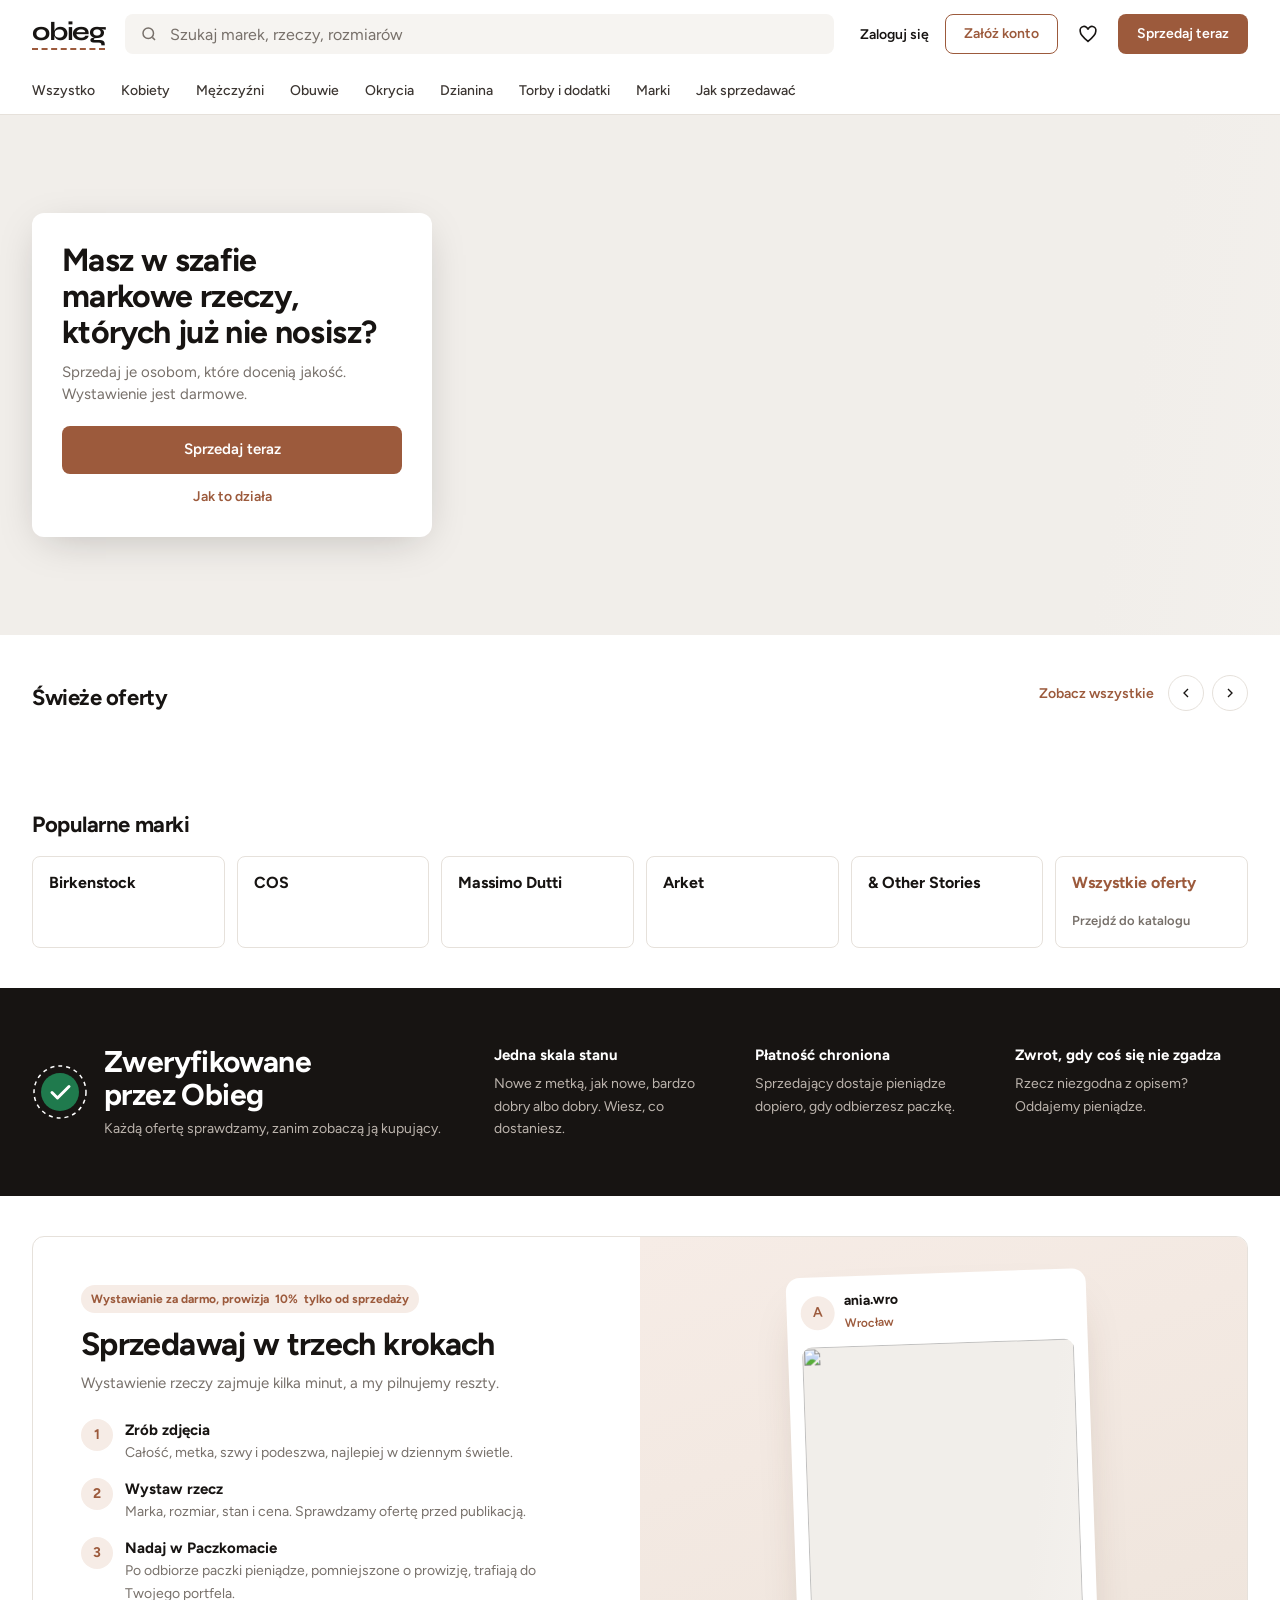
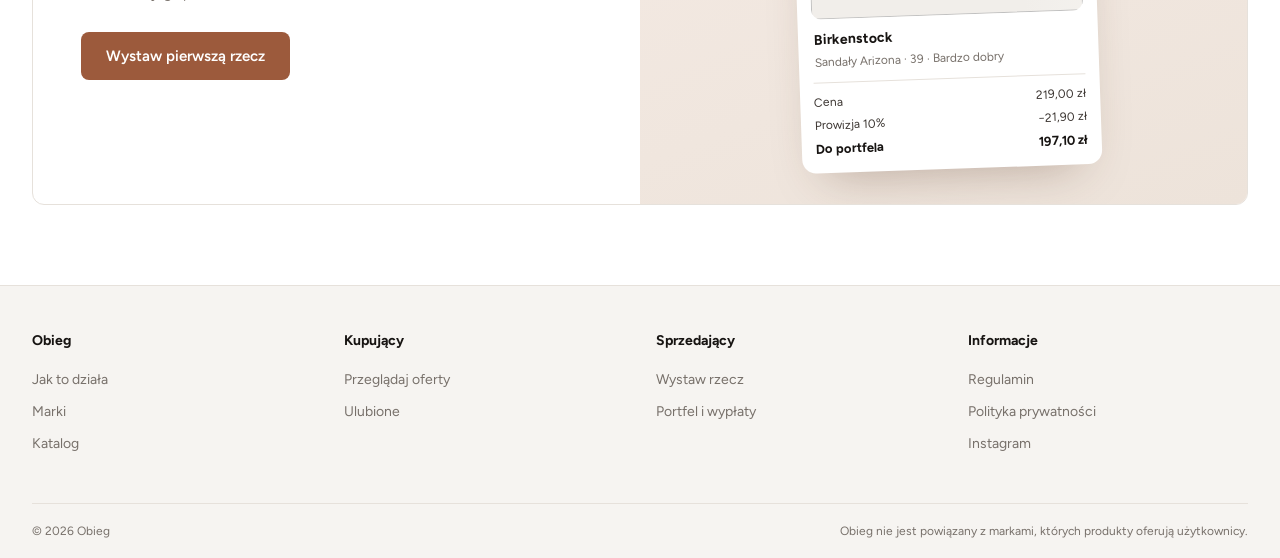
==== commit f2c224a4: "Update index.html" ====
--- a/index.html
+++ b/index.html
@@ -96,22 +96,22 @@
   <section class="section container" id="sprzedaj" aria-labelledby="sprzedaj-title">
     <div class="sell">
       <div class="sell-copy">
-        <span class="zero">0% prowizji dla pierwszych sprzedawców</span>
+        <span class="zero">Wystawianie za darmo, prowizja <span data-commission>10%</span> tylko od sprzedaży</span>
         <h2 id="sprzedaj-title">Sprzedawaj w trzech krokach</h2>
         <p>Wystawienie rzeczy zajmuje kilka minut, a my pilnujemy reszty.</p>
         <ol class="sell-steps">
           <li><div><b>Zrób zdjęcia</b><span>Całość, metka, szwy i podeszwa, najlepiej w dziennym świetle.</span></div></li>
           <li><div><b>Wystaw rzecz</b><span>Marka, rozmiar, stan i cena. Sprawdzamy ofertę przed publikacją.</span></div></li>
-          <li><div><b>Nadaj w Paczkomacie</b><span>Pieniądze trafiają do Twojego portfela po odbiorze paczki.</span></div></li>
+          <li><div><b>Nadaj w Paczkomacie</b><span>Po odbiorze paczki pieniądze, pomniejszone o prowizję, trafiają do Twojego portfela.</span></div></li>
         </ol>
         <a href="wystaw.html" class="btn btn-brand btn-lg">Wystaw pierwszą rzecz</a>
       </div>
       <div class="sell-photo sell-mock" aria-hidden="true">
         <div class="mock-card">
-          <div class="mock-head"><span class="avatar">A</span><div><b>ania.wro</b><span>Founding Seller</span></div></div>
+          <div class="mock-head"><span class="avatar">A</span><div><b>ania.wro</b><span>Wrocław</span></div></div>
           <div class="mock-img"><img src="https://images.unsplash.com/photo-1629698919498-e0aa521b883f?auto=format&fit=crop&w=600&h=600&q=75" width="600" height="600" alt="" loading="lazy" decoding="async"></div>
           <div class="mock-body"><b>Birkenstock</b><span>Sandały Arizona · 39 · Bardzo dobry</span></div>
-          <div class="mock-sum"><div><span>Cena</span><span>219,00 zł</span></div><div><span>Prowizja</span><span class="free">0,00 zł</span></div><div class="total"><span>Do portfela</span><span>219,00 zł</span></div></div>
+          <div class="mock-sum"><div><span>Cena</span><span>219,00 zł</span></div><div><span>Prowizja <span data-commission>10%</span></span><span data-mock-fee>−21,90 zł</span></div><div class="total"><span>Do portfela</span><span data-mock-net>197,10 zł</span></div></div>
         </div>
       </div>
     </div>
